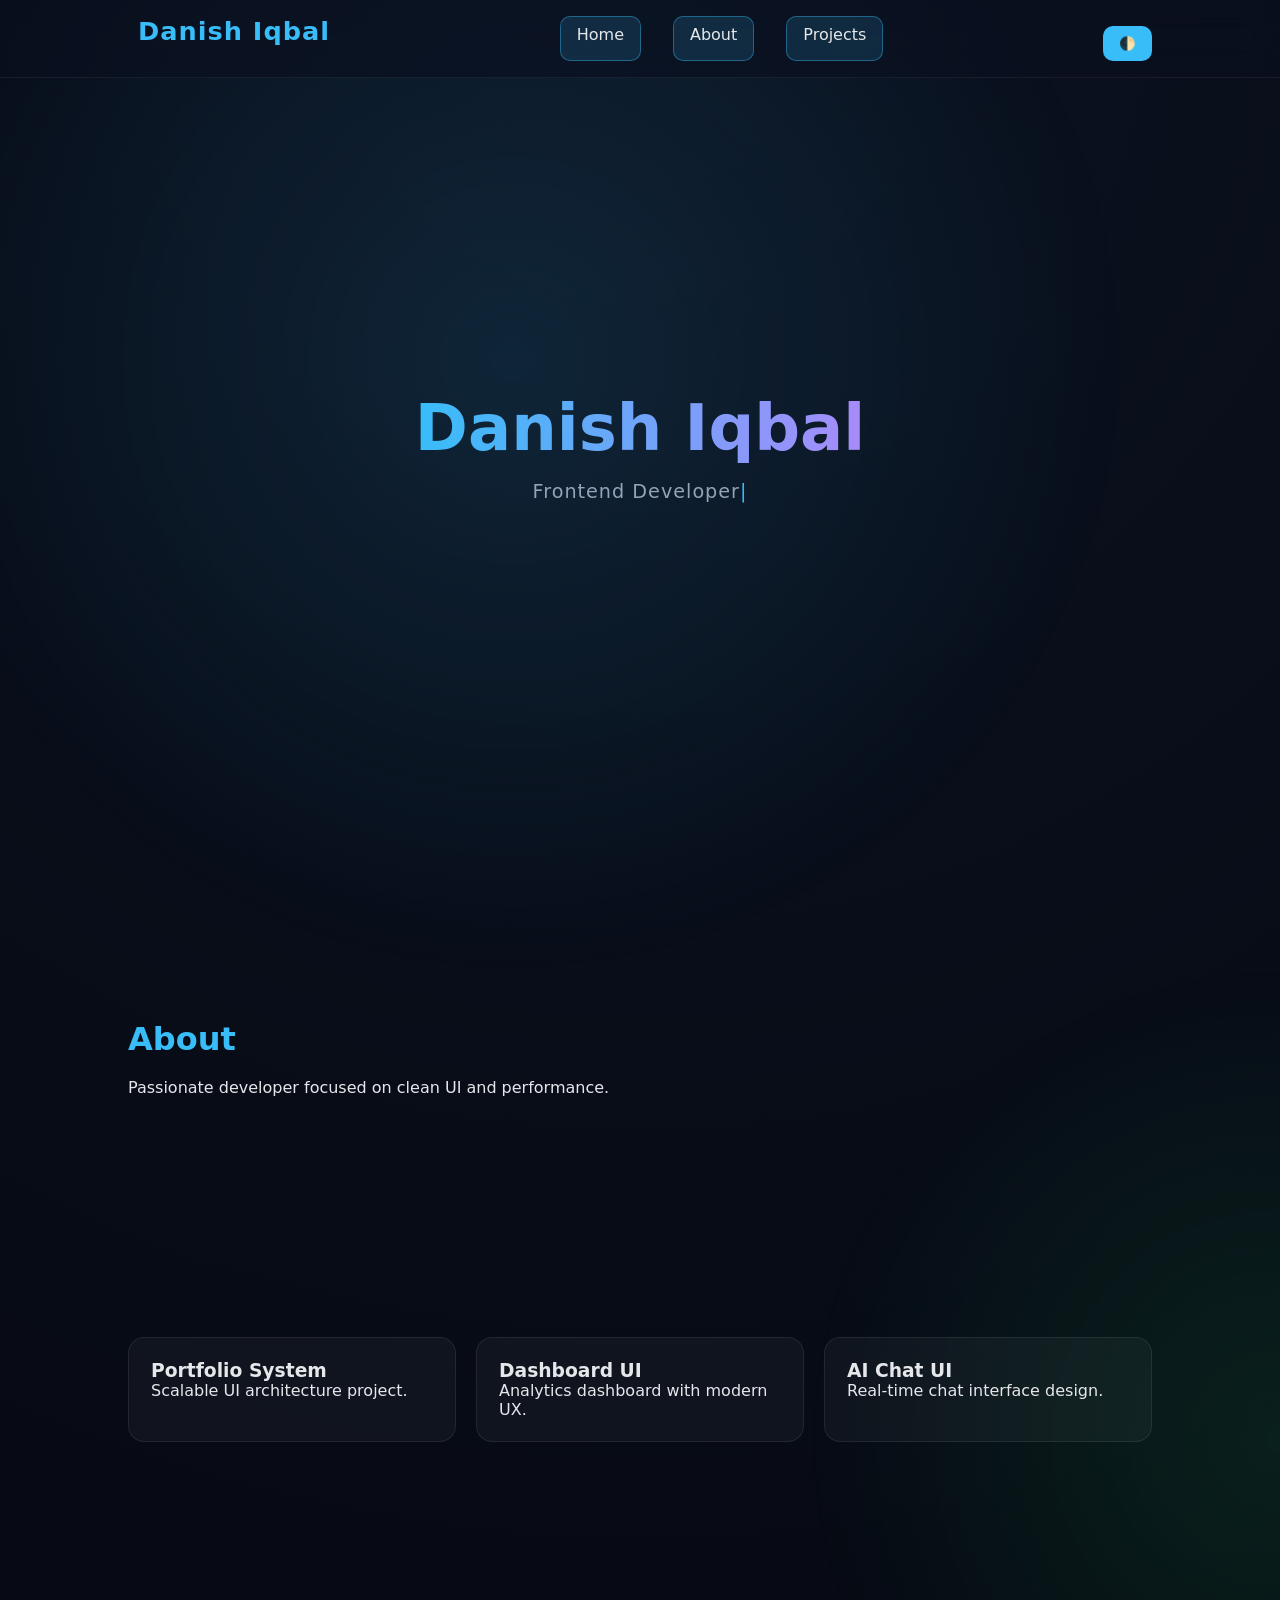
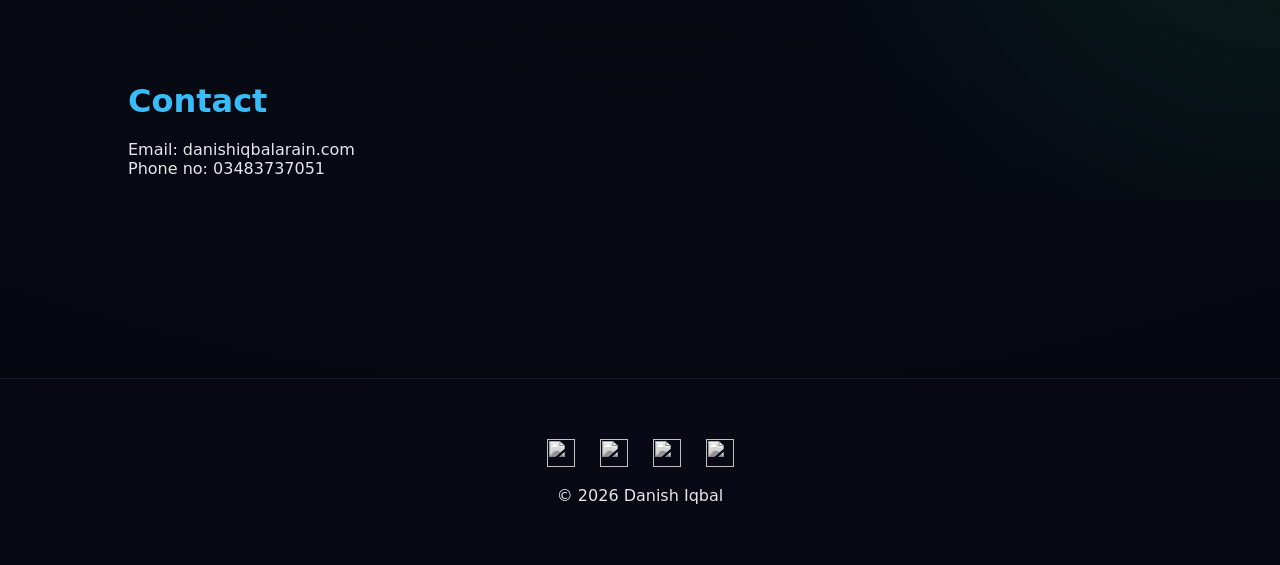
==== index.html @ 7aeccd13 "upload portfolio website" ====
<!doctype html>
<html lang="en">
  <head>
    <title>My Portfolio</title>
    <link rel="stylesheet" href="style.css" />
  </head>
  <body>
    <nav>
      <div class="logo">Danish Iqbal</div>

      <div class="nav-links">
        <a href="#home" class="nav-btn">Home</a>
        <a href="#about" class="nav-btn">About</a>
        <a href="#projects" class="nav-btn">Projects</a>
      </div>

      <button onclick="toggleTheme()">🌓</button>
    </nav>

    <section id="home" class="hero">
      <div class="hero-content">
        <h1>Danish Iqbal</h1>

        <!-- SECOND DIV (TEXT ANIMATION TARGET) -->
        <p class="subtitle" id="typed-text"></p>
      </div>
    </section>

    <section id="about">
      <h2>About</h2>
      <p>Passionate developer focused on clean UI and performance.</p>
    </section>

    <section id="projects" class="grid">
      <div class="card">
        <h3>Portfolio System</h3>
        <p>Scalable UI architecture project.</p>
      </div>

      <div class="card">
        <h3>Dashboard UI</h3>
        <p>Analytics dashboard with modern UX.</p>
      </div>

      <div class="card">
        <h3>AI Chat UI</h3>
        <p>Real-time chat interface design.</p>
      </div>
    </section>

    <section id="contact">
      <h2>Contact</h2>
      <p>Email: danishiqbalarain.com</p>
      <p>Phone no: 03483737051</p>
    </section>

    <script src="script.js"></script>
  </body>
  <footer class="footer">
    <div class="socials">
      <a href="https://github.com/" target="_blank" class="icon">
        <img
          src="https://cdn.jsdelivr.net/gh/devicons/devicon/icons/github/github-original.svg"
        />
      </a>

      <a href="https://linkedin.com/" target="_blank" class="icon">
        <img
          src="https://cdn.jsdelivr.net/gh/devicons/devicon/icons/linkedin/linkedin-plain.svg"
        />
      </a>

      <a href="https://twitter.com/" target="_blank" class="icon">
        <img
          src="https://cdn.jsdelivr.net/gh/devicons/devicon/icons/twitter/twitter-original.svg"
        />
      </a>

      <a href="https://facebook.com/" target="_blank" class="icon">
        <img
          src="https://cdn.jsdelivr.net/gh/devicons/devicon/icons/facebook/facebook-original.svg"
        />
      </a>
    </div>

    <p>© 2026 Danish Iqbal</p>
  </footer>
  <meta name="description" content="My portfolio website" />
  <meta name="keywords" content="web developer, portfolio" />
</html>
---- style.css ----
/* ===== MODERN PREMIUM PORTFOLIO (REAL INDUSTRY STYLE) ===== */

* {
  margin: 0;
  padding: 0;
  box-sizing: border-box;
}

html {
  scroll-behavior: smooth;
}

body {
  font-family:
    system-ui,
    -apple-system,
    Segoe UI;
  background: radial-gradient(circle at top, #0b1220, #05070f);
  color: #e5e7eb;
}

/* NAVBAR */
nav {
  position: fixed;
  top: 0;
  width: 100%;
  display: flex;
  justify-content: space-between;
  padding: 16px 10%;
  background: rgba(10, 15, 30, 0.6);
  backdrop-filter: blur(16px);
  border-bottom: 1px solid rgba(255, 255, 255, 0.06);
  z-index: 1000;
}

nav div,
nav a {
  color: #e5e7eb;
  text-decoration: none;
  margin: 0 10px;
  font-weight: 500;
}

nav a:hover {
  color: #38bdf8;
}

/* HERO */
.hero {
  height: 100vh;
  display: flex;
  align-items: center;
  justify-content: center;
  text-align: center;
}

.hero h1 {
  font-size: 4rem;
  background: linear-gradient(90deg, #38bdf8, #a78bfa);
  -webkit-background-clip: text;
  -webkit-text-fill-color: transparent;
}

.hero p {
  margin-top: 15px;
  color: #94a3b8;
  font-size: 1.2rem;
}

/* SECTIONS */
section {
  padding: 120px 10%;
}

h2 {
  font-size: 2rem;
  margin-bottom: 20px;
  color: #38bdf8;
}

/* CARDS */
.grid {
  display: grid;
  grid-template-columns: repeat(auto-fit, minmax(260px, 1fr));
  gap: 20px;
}

.card {
  background: rgba(255, 255, 255, 0.04);
  border: 1px solid rgba(255, 255, 255, 0.08);
  padding: 22px;
  border-radius: 16px;
  transition: 0.3s;
}

.card:hover {
  transform: translateY(-10px);
  border-color: #38bdf8;
  box-shadow: 0 20px 40px rgba(0, 0, 0, 0.4);
}

/* BUTTON */
button {
  margin-top: 10px;
  padding: 10px 16px;
  border: none;
  border-radius: 10px;
  background: #38bdf8;
  color: #0b1220;
  cursor: pointer;
  font-weight: bold;
  transition: 0.3s;
}

button:hover {
  transform: scale(1.05);
}

/* ANIMATION */
.hidden {
  opacity: 0;
  transform: translateY(20px);
}

.show {
  opacity: 1;
  transform: translateY(0);
  transition: 0.6s ease;
}

/* MOBILE */
@media (max-width: 768px) {
  .hero h1 {
    font-size: 2.5rem;
  }

  nav {
    flex-direction: column;
    gap: 10px;
  }
}
/* ===== NAVBAR BRAND (H1 STYLE BLUE) ===== */
.logo {
  font-size: 1.6rem;
  font-weight: 700;
  color: #38bdf8; /* blue schema */
  letter-spacing: 1px;
}

/* ===== NAV BUTTONS (SOLID BLOCK STYLE) ===== */
.nav-links {
  display: flex;
  gap: 12px;
}

.nav-btn {
  padding: 8px 16px;
  background: rgba(56, 189, 248, 0.15);
  border: 1px solid rgba(56, 189, 248, 0.4);
  border-radius: 10px;
  color: #e5e7eb;
  text-decoration: none;
  font-weight: 500;
  transition: 0.3s ease;
}

/* hover effect */
.nav-btn:hover {
  background: #38bdf8;
  color: #0b1220;
  transform: translateY(-2px);
  box-shadow: 0 10px 20px rgba(56, 189, 248, 0.25);
}
/* ===== ANIMATED BACKGROUND ===== */

body::before {
  content: "";
  position: fixed;
  top: 0;
  left: 0;
  width: 200%;
  height: 200%;
  background:
    radial-gradient(circle at 20% 20%, #38bdf8 0%, transparent 25%),
    radial-gradient(circle at 80% 30%, #a78bfa 0%, transparent 25%),
    radial-gradient(circle at 50% 80%, #22c55e 0%, transparent 25%);
  opacity: 0.12;
  z-index: -1;
  animation: moveBg 12s linear infinite;
}

/* floating movement */
@keyframes moveBg {
  0% {
    transform: translate(0, 0);
  }
  50% {
    transform: translate(-5%, -5%);
  }
  100% {
    transform: translate(0, 0);
  }
}
.subtitle {
  font-size: 1.3rem;
  color: #94a3b8;
  margin-top: 15px;
  letter-spacing: 1px;
  min-height: 30px;
}

.subtitle::after {
  content: "|";
  animation: blink 0.8s infinite;
  color: #38bdf8;
}

@keyframes blink {
  50% {
    opacity: 0;
  }
}
/* ===== FOOTER ===== */

.footer {
  padding: 60px 10%;
  text-align: center;
  border-top: 1px solid rgba(255, 255, 255, 0.08);
  margin-top: 80px;
  background: rgba(10, 15, 30, 0.3);
  backdrop-filter: blur(10px);
}

.socials {
  display: flex;
  justify-content: center;
  gap: 25px;
  margin-bottom: 15px;
}

/* ICON STYLE */
.icon img {
  width: 28px;
  height: 28px;
  filter: grayscale(100%);
  transition: 0.3s ease;
}

/* HOVER EFFECT */
.icon:hover img {
  filter: none;
  transform: translateY(-4px) scale(1.1);
}
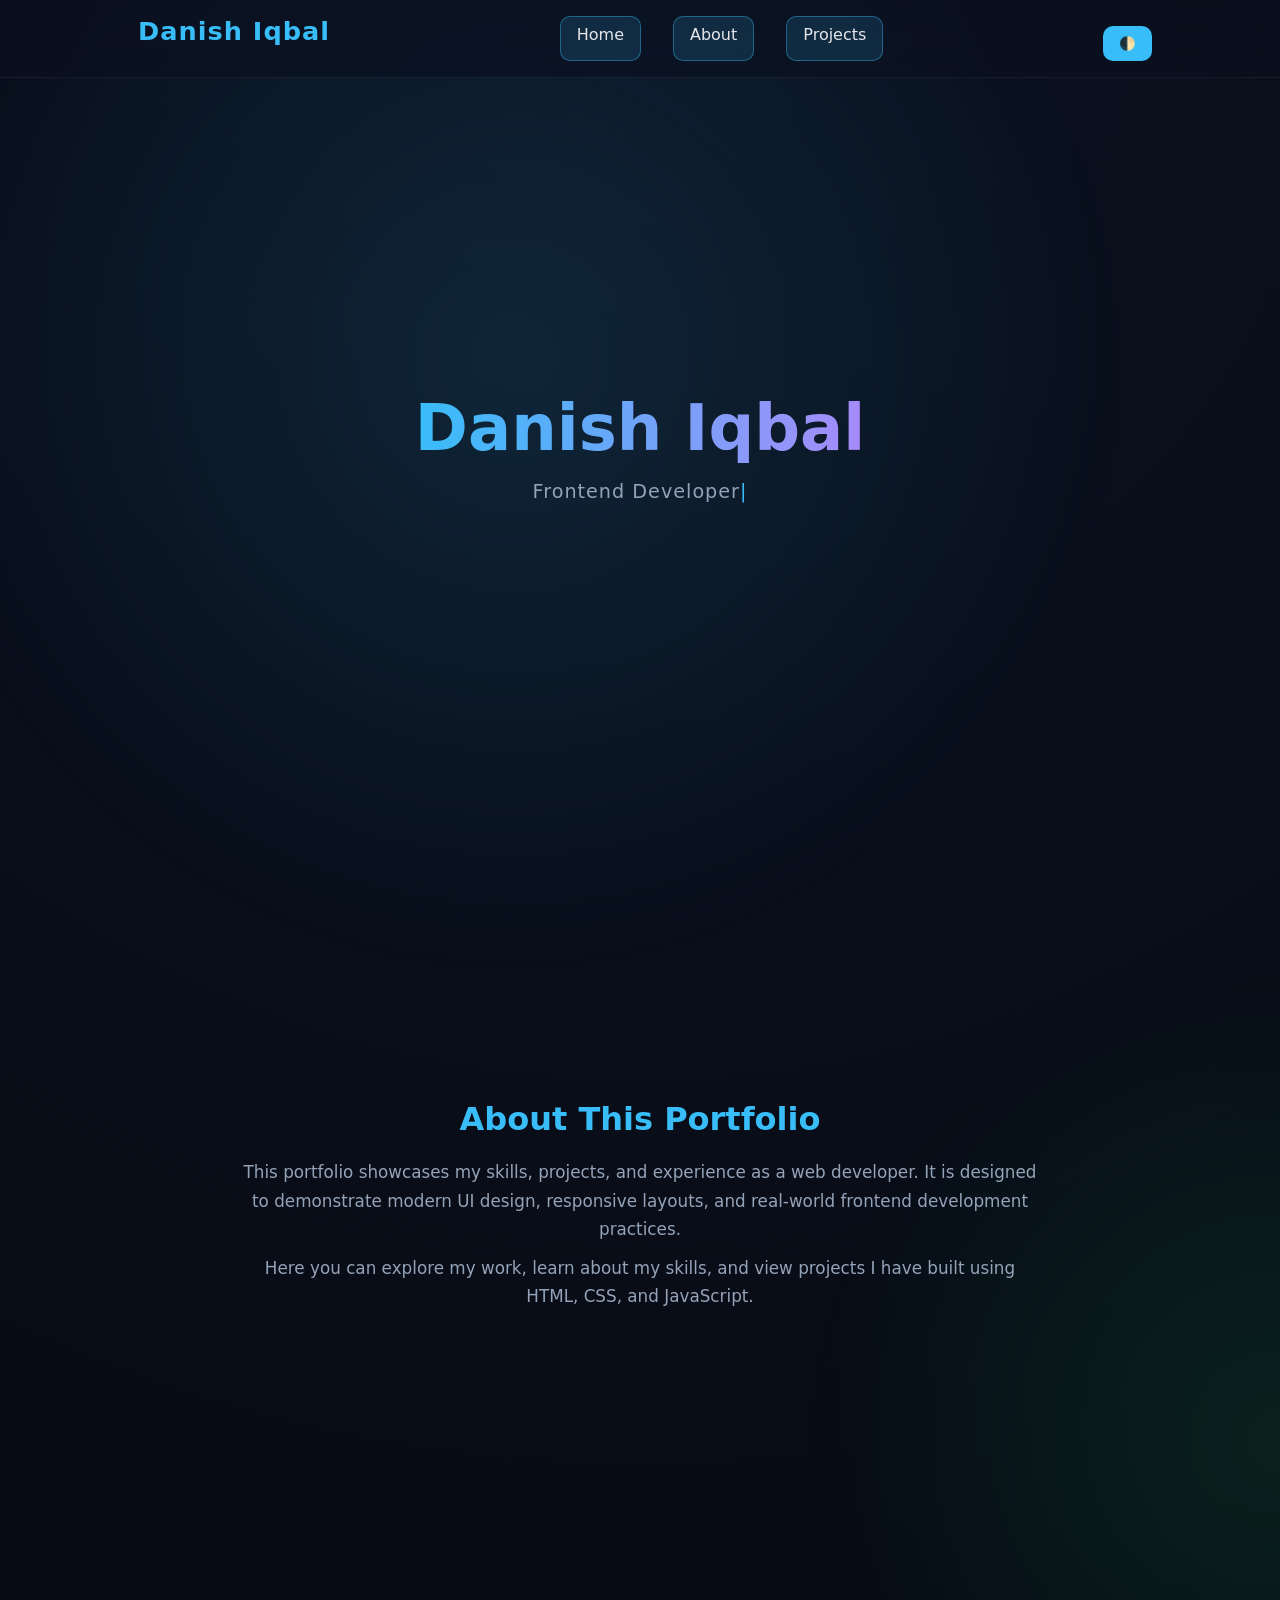
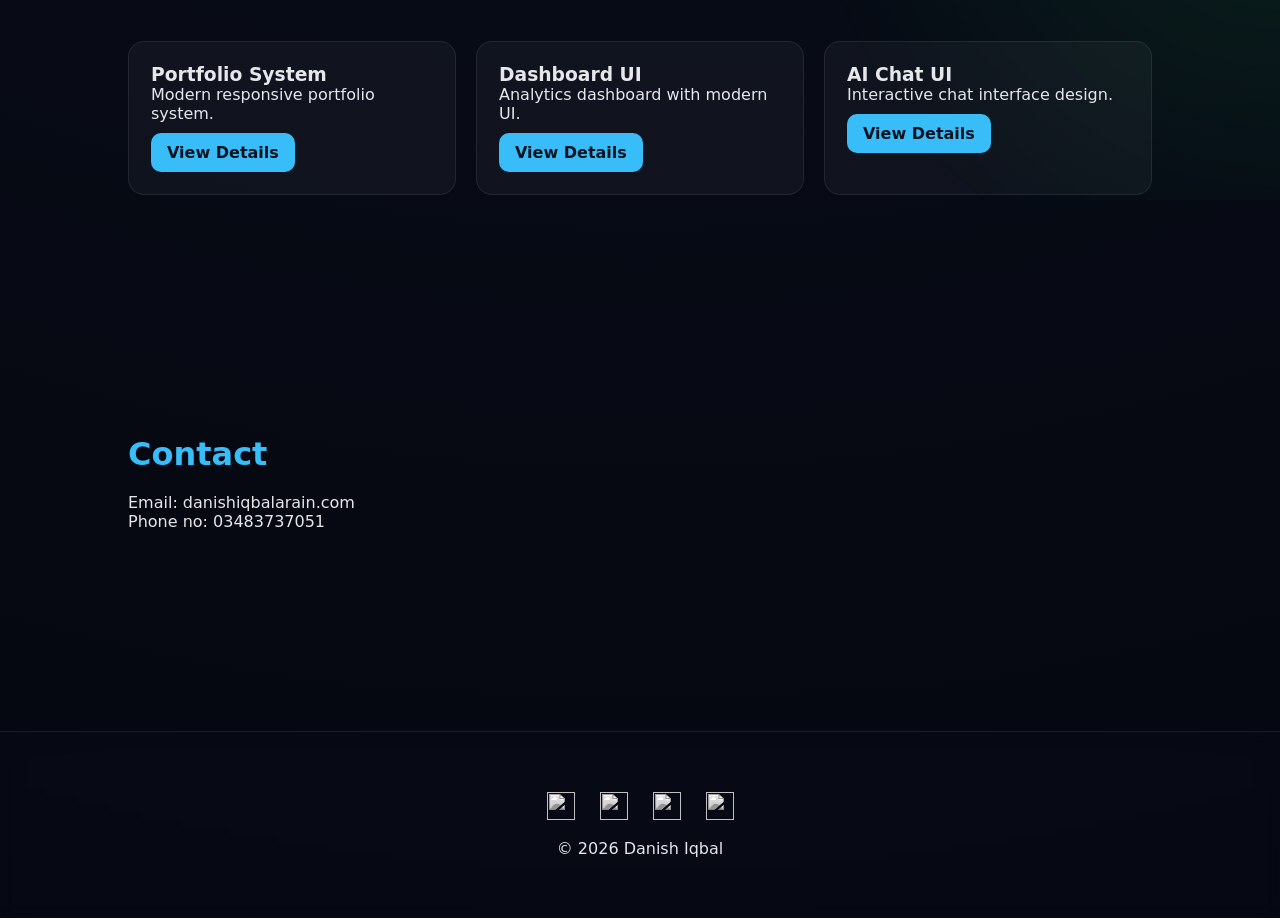
==== commit 64007b1b: "fixed duplicate folder issue" ====
--- a/index.html
+++ b/index.html
@@ -27,24 +27,41 @@
     </section>
 
     <section id="about">
-      <h2>About</h2>
-      <p>Passionate developer focused on clean UI and performance.</p>
+      <section class="info">
+        <h2>About This Portfolio</h2>
+
+        <p>
+          This portfolio showcases my skills, projects, and experience as a web
+          developer. It is designed to demonstrate modern UI design, responsive
+          layouts, and real-world frontend development practices.
+        </p>
+
+        <p>
+          Here you can explore my work, learn about my skills, and view projects
+          I have built using HTML, CSS, and JavaScript.
+        </p>
+      </section>
     </section>
 
     <section id="projects" class="grid">
-      <div class="card">
-        <h3>Portfolio System</h3>
-        <p>Scalable UI architecture project.</p>
-      </div>
+      <div class="grid">
+        <div class="card">
+          <h3>Portfolio System</h3>
+          <p>Modern responsive portfolio system.</p>
+          <a href="portfolio-system.html" class="btn">View Details</a>
+        </div>
 
-      <div class="card">
-        <h3>Dashboard UI</h3>
-        <p>Analytics dashboard with modern UX.</p>
-      </div>
+        <div class="card">
+          <h3>Dashboard UI</h3>
+          <p>Analytics dashboard with modern UI.</p>
+          <a href="dashboard.html" class="btn">View Details</a>
+        </div>
 
-      <div class="card">
-        <h3>AI Chat UI</h3>
-        <p>Real-time chat interface design.</p>
+        <div class="card">
+          <h3>AI Chat UI</h3>
+          <p>Interactive chat interface design.</p>
+          <a href="ai-chat.html" class="btn">View Details</a>
+        </div>
       </div>
     </section>
 
--- a/style.css
+++ b/style.css
@@ -251,3 +251,37 @@
   filter: none;
   transform: translateY(-4px) scale(1.1);
 }
+.info {
+  padding: 80px 10%;
+  text-align: center;
+}
+
+.info h2 {
+  font-size: 2rem;
+  color: #38bdf8;
+  margin-bottom: 20px;
+}
+
+.info p {
+  max-width: 800px;
+  margin: 10px auto;
+  color: #94a3b8;
+  line-height: 1.7;
+  font-size: 1.05rem;
+}
+.btn {
+  display: inline-block;
+  margin-top: 10px;
+  padding: 10px 16px;
+  background: #38bdf8;
+  color: #0b1220;
+  text-decoration: none;
+  border-radius: 10px;
+  font-weight: 600;
+  transition: 0.3s;
+}
+
+.btn:hover {
+  transform: translateY(-3px);
+  box-shadow: 0 10px 20px rgba(56, 189, 248, 0.3);
+}
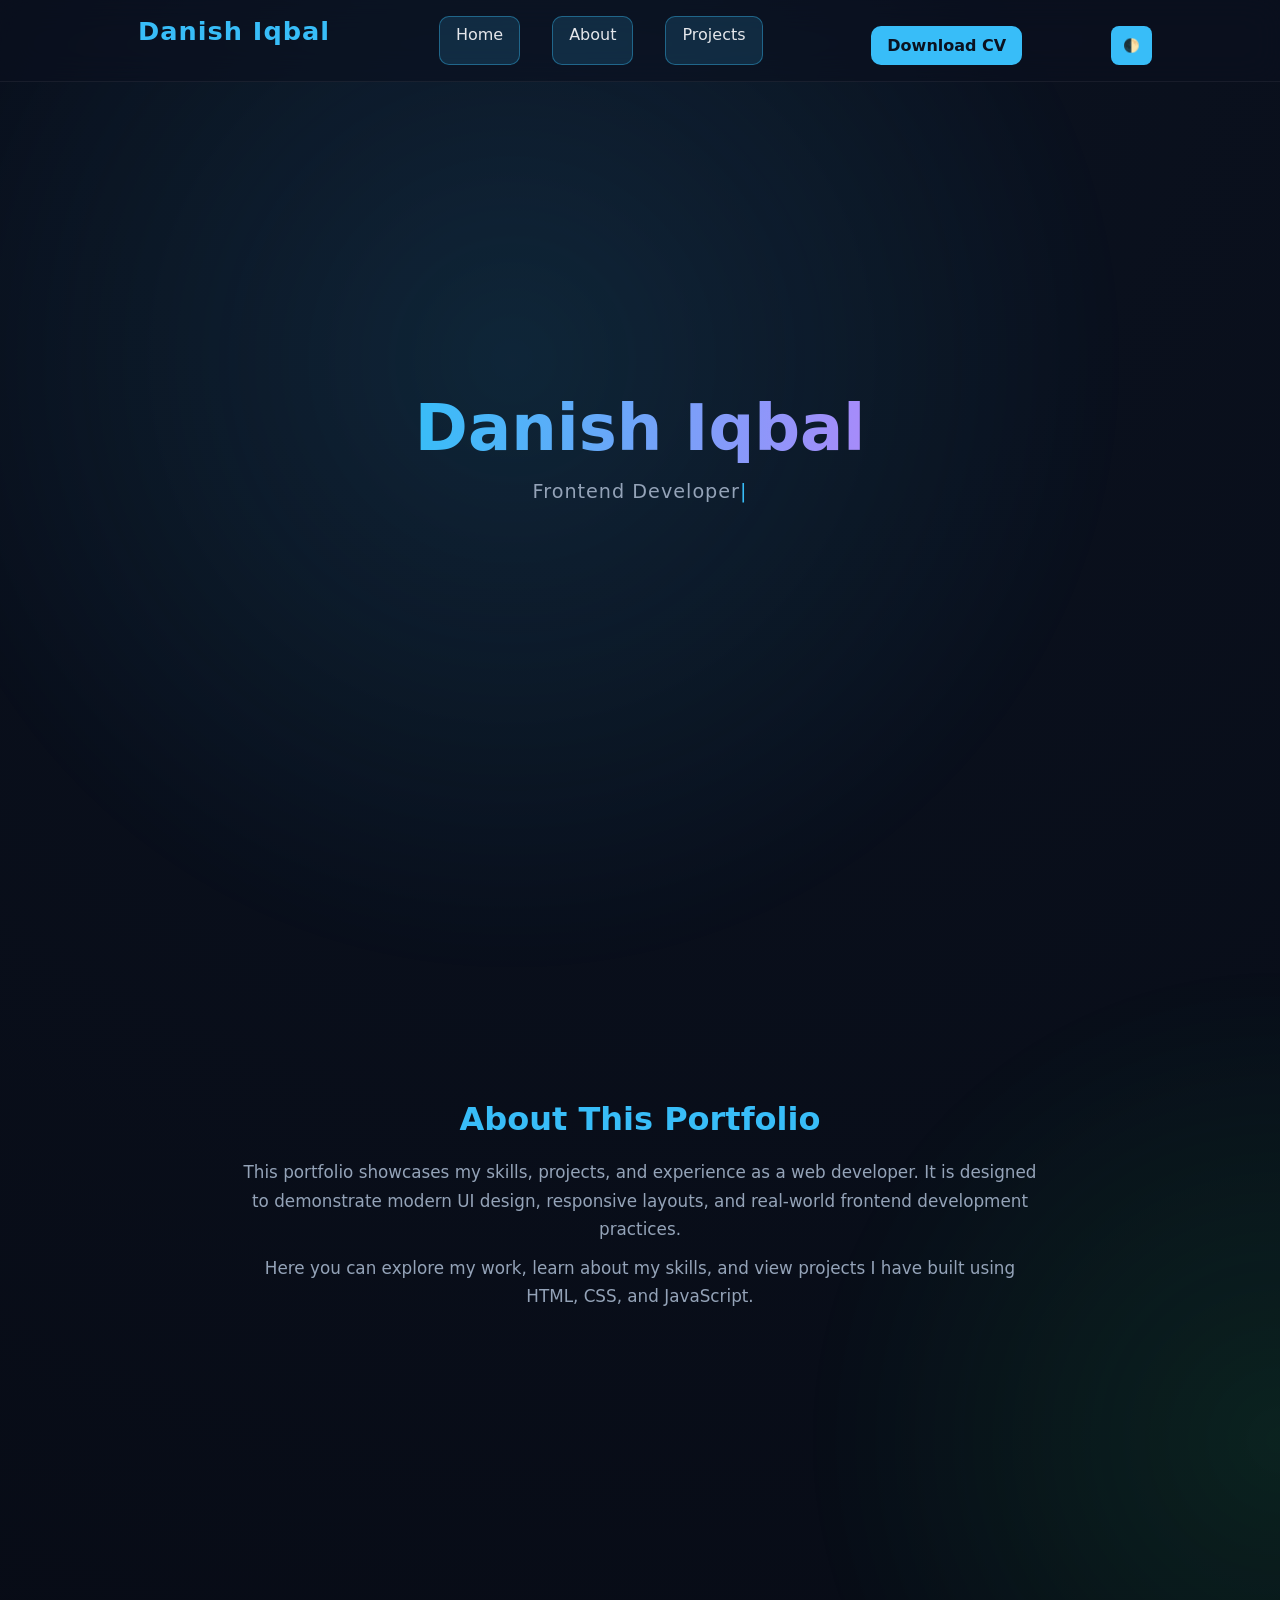
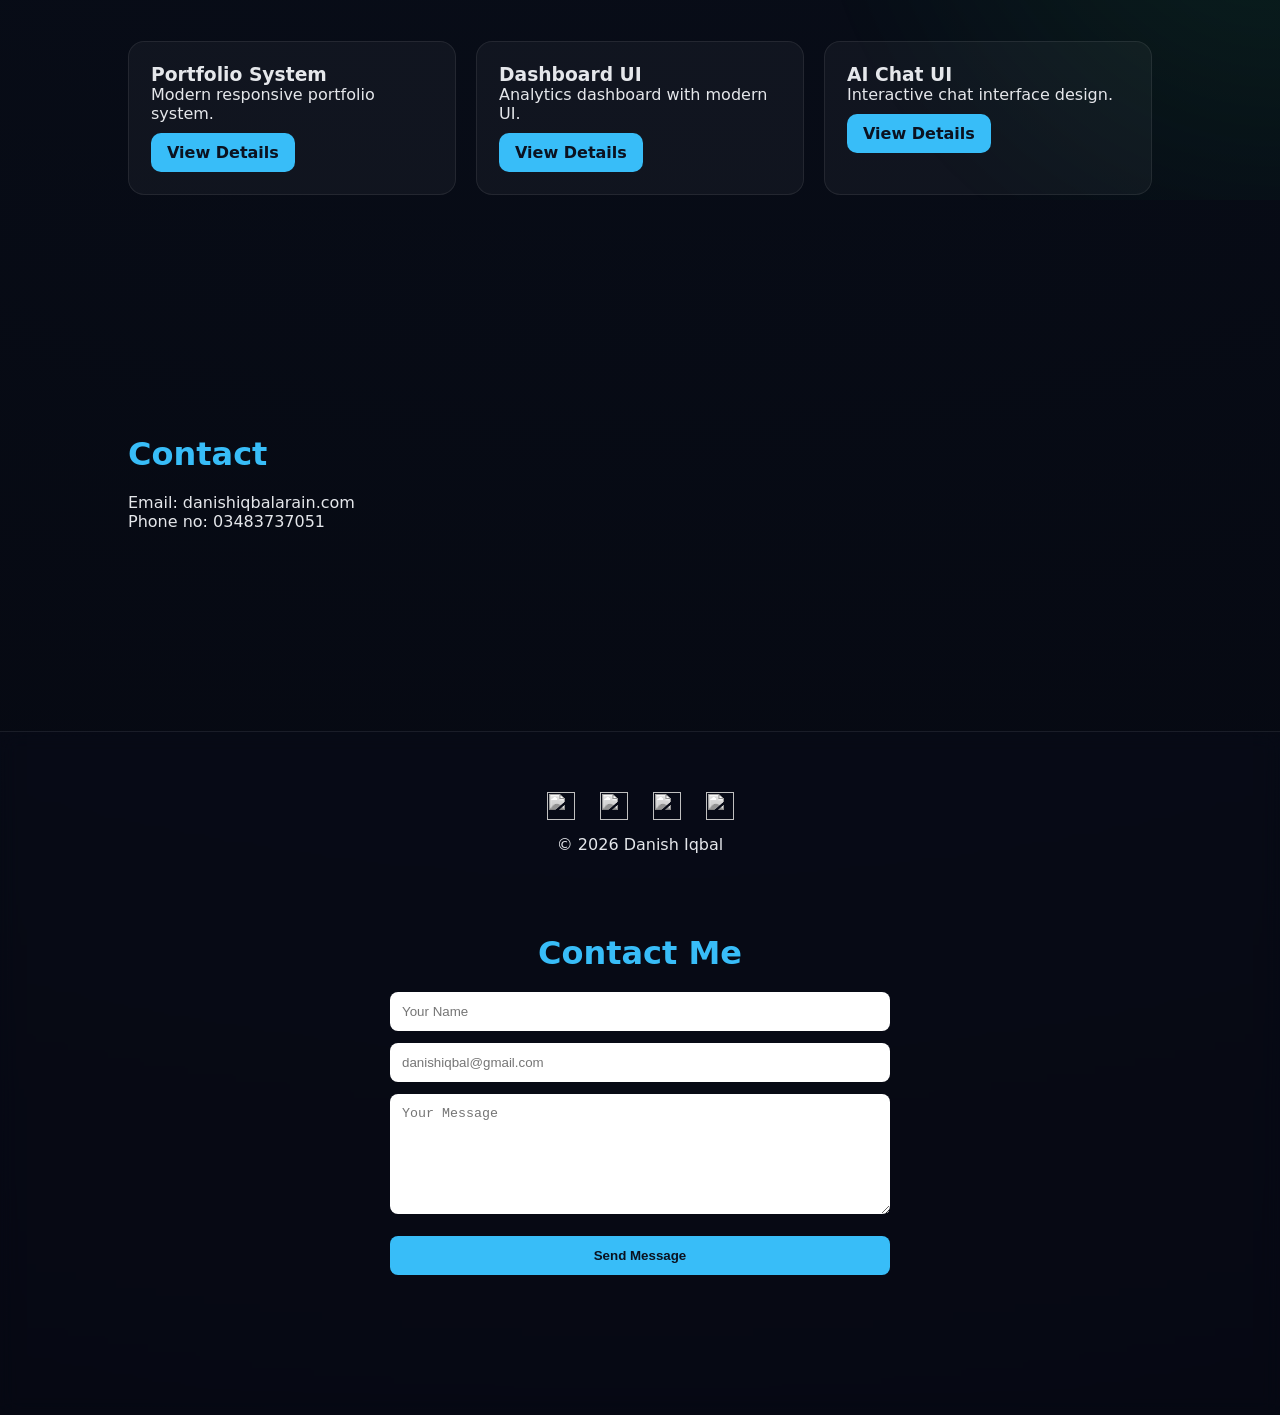
==== commit e6c62bfa: "added pro features + SEO + CV + skills + contact form" ====
--- a/index.html
+++ b/index.html
@@ -3,6 +3,17 @@
   <head>
     <title>My Portfolio</title>
     <link rel="stylesheet" href="style.css" />
+    <link rel="icon" href="bing_4946000.png" type="image/x-icon" />
+    <meta
+      name="description"
+      content="Professional portfolio of a web developer showcasing projects, skills, and experience."
+    />
+    <meta
+      name="keywords"
+      content="web developer, portfolio, HTML, CSS, JavaScript"
+    />
+    <meta name="author" content="Your Name" />
+    <meta name="viewport" content="width=device-width, initial-scale=1.0" />
   </head>
   <body>
     <nav>
@@ -13,7 +24,7 @@
         <a href="#about" class="nav-btn">About</a>
         <a href="#projects" class="nav-btn">Projects</a>
       </div>
-
+      <a href="Front Page.pdf" download class="btn">Download CV</a>
       <button onclick="toggleTheme()">🌓</button>
     </nav>
 
@@ -101,6 +112,24 @@
     </div>
 
     <p>© 2026 Danish Iqbal</p>
+    <section class="contact">
+      <h2>Contact Me</h2>
+
+      <form action="https://formsubmit.co/your@email.com" method="POST">
+        <input type="text" name="name" placeholder="Your Name" required />
+
+        <input
+          type="email"
+          name="email"
+          placeholder="danishiqbal@gmail.com"
+          required
+        />
+
+        <textarea name="message" placeholder="Your Message" required></textarea>
+
+        <button type="submit">Send Message</button>
+      </form>
+    </section>
   </footer>
   <meta name="description" content="My portfolio website" />
   <meta name="keywords" content="web developer, portfolio" />
--- a/style.css
+++ b/style.css
@@ -285,3 +285,71 @@
   transform: translateY(-3px);
   box-shadow: 0 10px 20px rgba(56, 189, 248, 0.3);
 }
+.skills {
+  padding: 80px 10%;
+}
+
+.skill {
+  margin-bottom: 20px;
+}
+
+.bar {
+  width: 100%;
+  height: 10px;
+  background: rgba(255, 255, 255, 0.1);
+  border-radius: 10px;
+  overflow: hidden;
+}
+
+.fill {
+  height: 100%;
+  background: #38bdf8;
+  border-radius: 10px;
+}
+.contact {
+  padding: 80px 10%;
+  text-align: center;
+}
+
+.contact h2 {
+  margin-bottom: 20px;
+  color: #38bdf8;
+}
+
+form {
+  display: flex;
+  flex-direction: column;
+  gap: 12px;
+  max-width: 500px;
+  margin: auto;
+}
+
+input,
+textarea {
+  padding: 12px;
+  border-radius: 8px;
+  border: none;
+  outline: none;
+}
+
+textarea {
+  min-height: 120px;
+}
+
+button {
+  background: #38bdf8;
+  border: none;
+  padding: 12px;
+  cursor: pointer;
+  border-radius: 8px;
+  font-weight: bold;
+}
+
+button:hover {
+  transform: translateY(-3px);
+}
+img {
+  max-width: 100%;
+  height: auto;
+  display: block;
+}
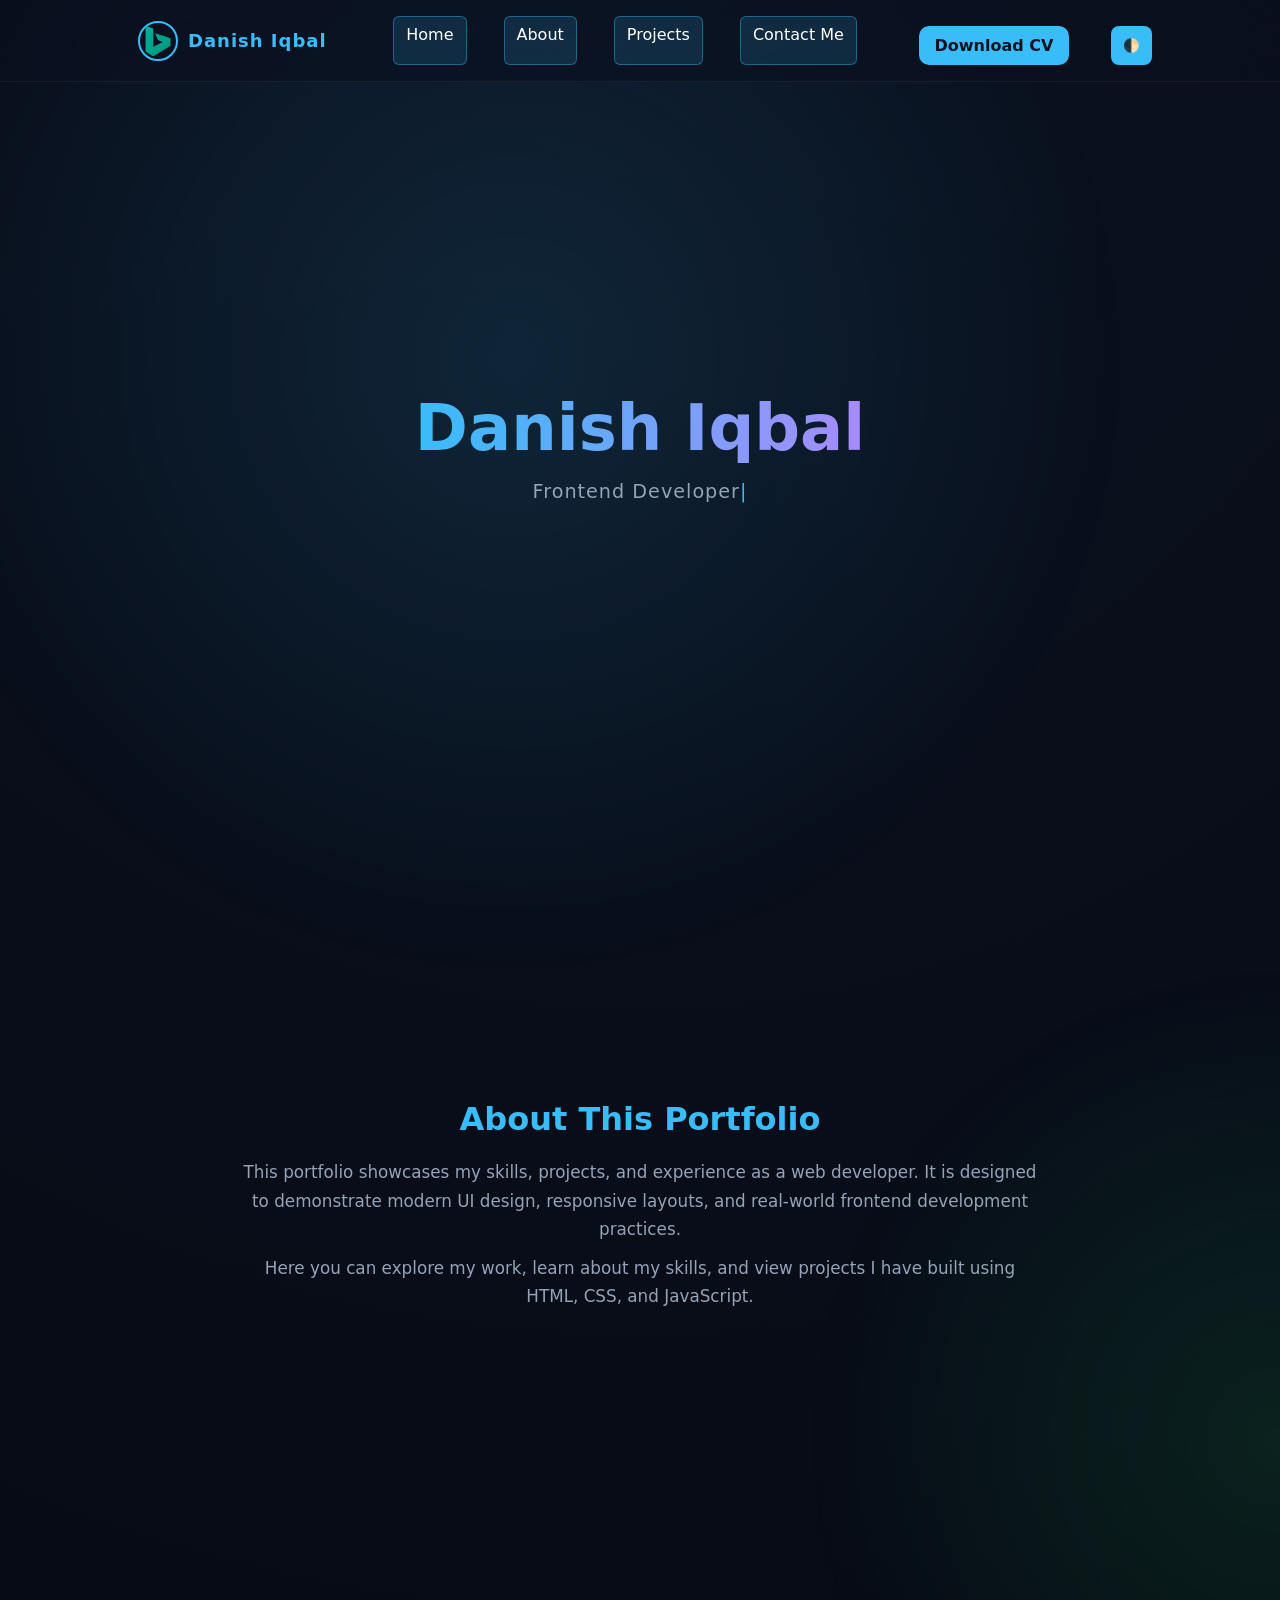
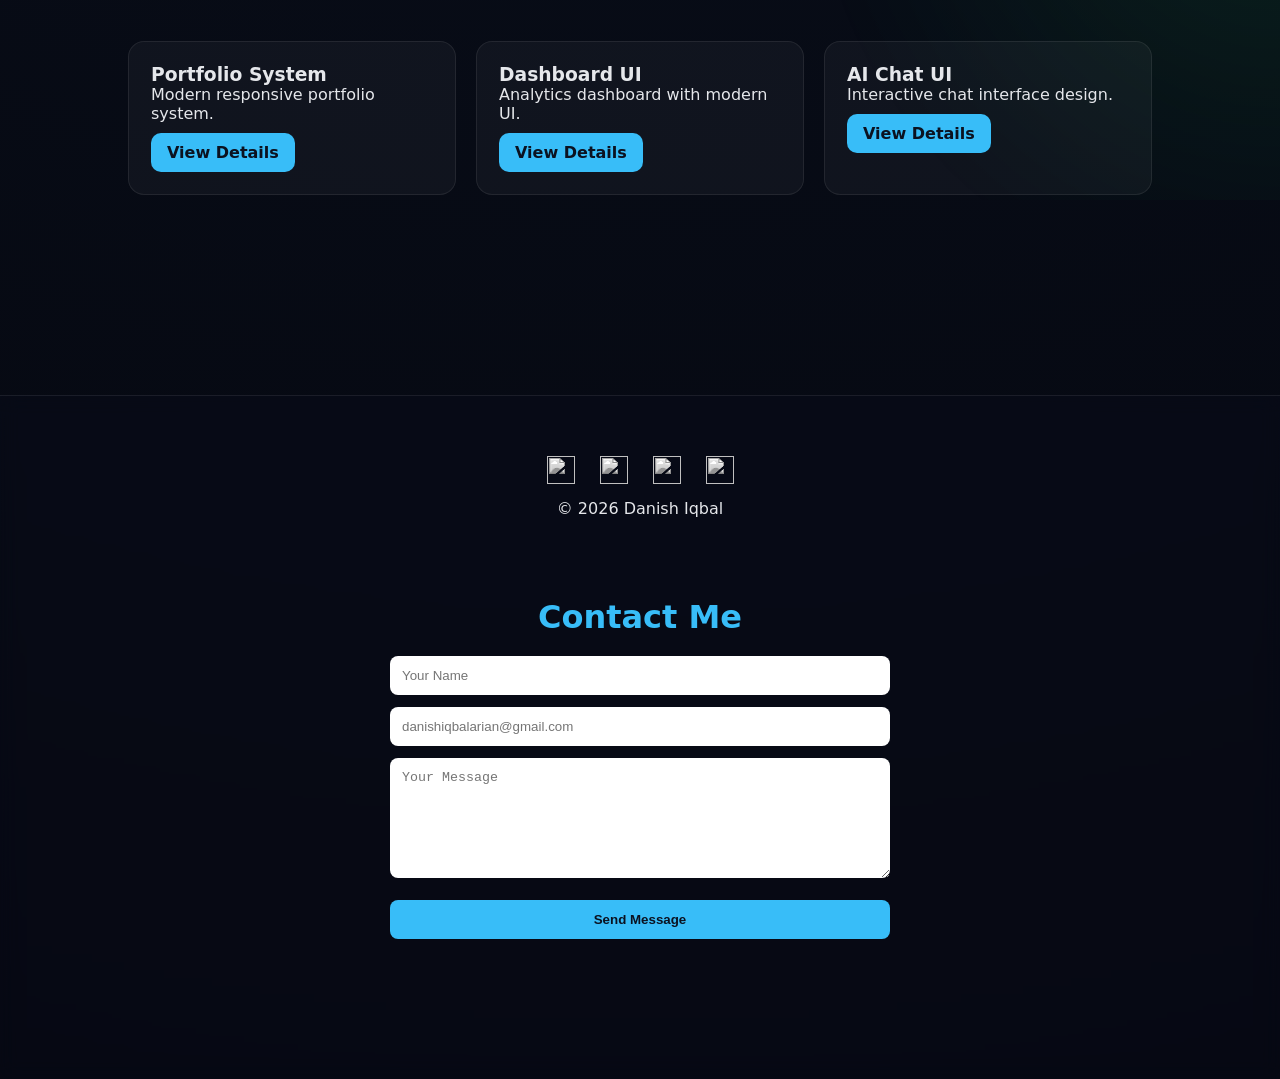
==== commit 3eb1cd1f: "fixed contact navigation issue" ====
--- a/index.html
+++ b/index.html
@@ -17,12 +17,15 @@
   </head>
   <body>
     <nav>
-      <div class="logo">Danish Iqbal</div>
-
+      <div class="logo">
+        <img src="bing_4946000.png" alt="Logo" />
+        <span>Danish Iqbal</span>
+      </div>
       <div class="nav-links">
         <a href="#home" class="nav-btn">Home</a>
         <a href="#about" class="nav-btn">About</a>
         <a href="#projects" class="nav-btn">Projects</a>
+        <a href="#contact" class="nav-btn">Contact Me</a>
       </div>
       <a href="Front Page.pdf" download class="btn">Download CV</a>
       <button onclick="toggleTheme()">🌓</button>
@@ -76,12 +79,6 @@
       </div>
     </section>
 
-    <section id="contact">
-      <h2>Contact</h2>
-      <p>Email: danishiqbalarain.com</p>
-      <p>Phone no: 03483737051</p>
-    </section>
-
     <script src="script.js"></script>
   </body>
   <footer class="footer">
@@ -112,7 +109,7 @@
     </div>
 
     <p>© 2026 Danish Iqbal</p>
-    <section class="contact">
+    <section id="contact" class="contact">
       <h2>Contact Me</h2>
 
       <form action="https://formsubmit.co/your@email.com" method="POST">
@@ -121,7 +118,7 @@
         <input
           type="email"
           name="email"
-          placeholder="danishiqbal@gmail.com"
+          placeholder="danishiqbalarian@gmail.com"
           required
         />
 
--- a/style.css
+++ b/style.css
@@ -353,3 +353,58 @@
   height: auto;
   display: block;
 }
+.navbar {
+  display: flex;
+  justify-content: space-between;
+  align-items: center;
+  padding: 15px 10%;
+  backdrop-filter: blur(10px);
+}
+
+.logo {
+  display: flex;
+  align-items: center;
+  gap: 10px;
+}
+
+.logo img {
+  width: 40px;
+  height: 40px;
+  border-radius: 50%;
+  object-fit: cover;
+  border: 2px solid #38bdf8;
+}
+
+.logo span {
+  font-size: 18px;
+  font-weight: bold;
+  color: #38bdf8;
+}
+
+.nav-links a {
+  margin-left: 15px;
+  text-decoration: none;
+  color: white;
+  padding: 8px 12px;
+  border-radius: 6px;
+  transition: 0.3s;
+}
+
+.nav-links a:hover {
+  background: #38bdf8;
+  color: #0b1220;
+}
+.contact-btn {
+  background: #38bdf8;
+  color: #0b1220 !important;
+  padding: 8px 14px;
+  border-radius: 8px;
+  font-weight: bold;
+  margin-left: 10px;
+  transition: 0.3s;
+}
+
+.contact-btn:hover {
+  transform: translateY(-2px);
+  box-shadow: 0 10px 20px rgba(56, 189, 248, 0.3);
+}
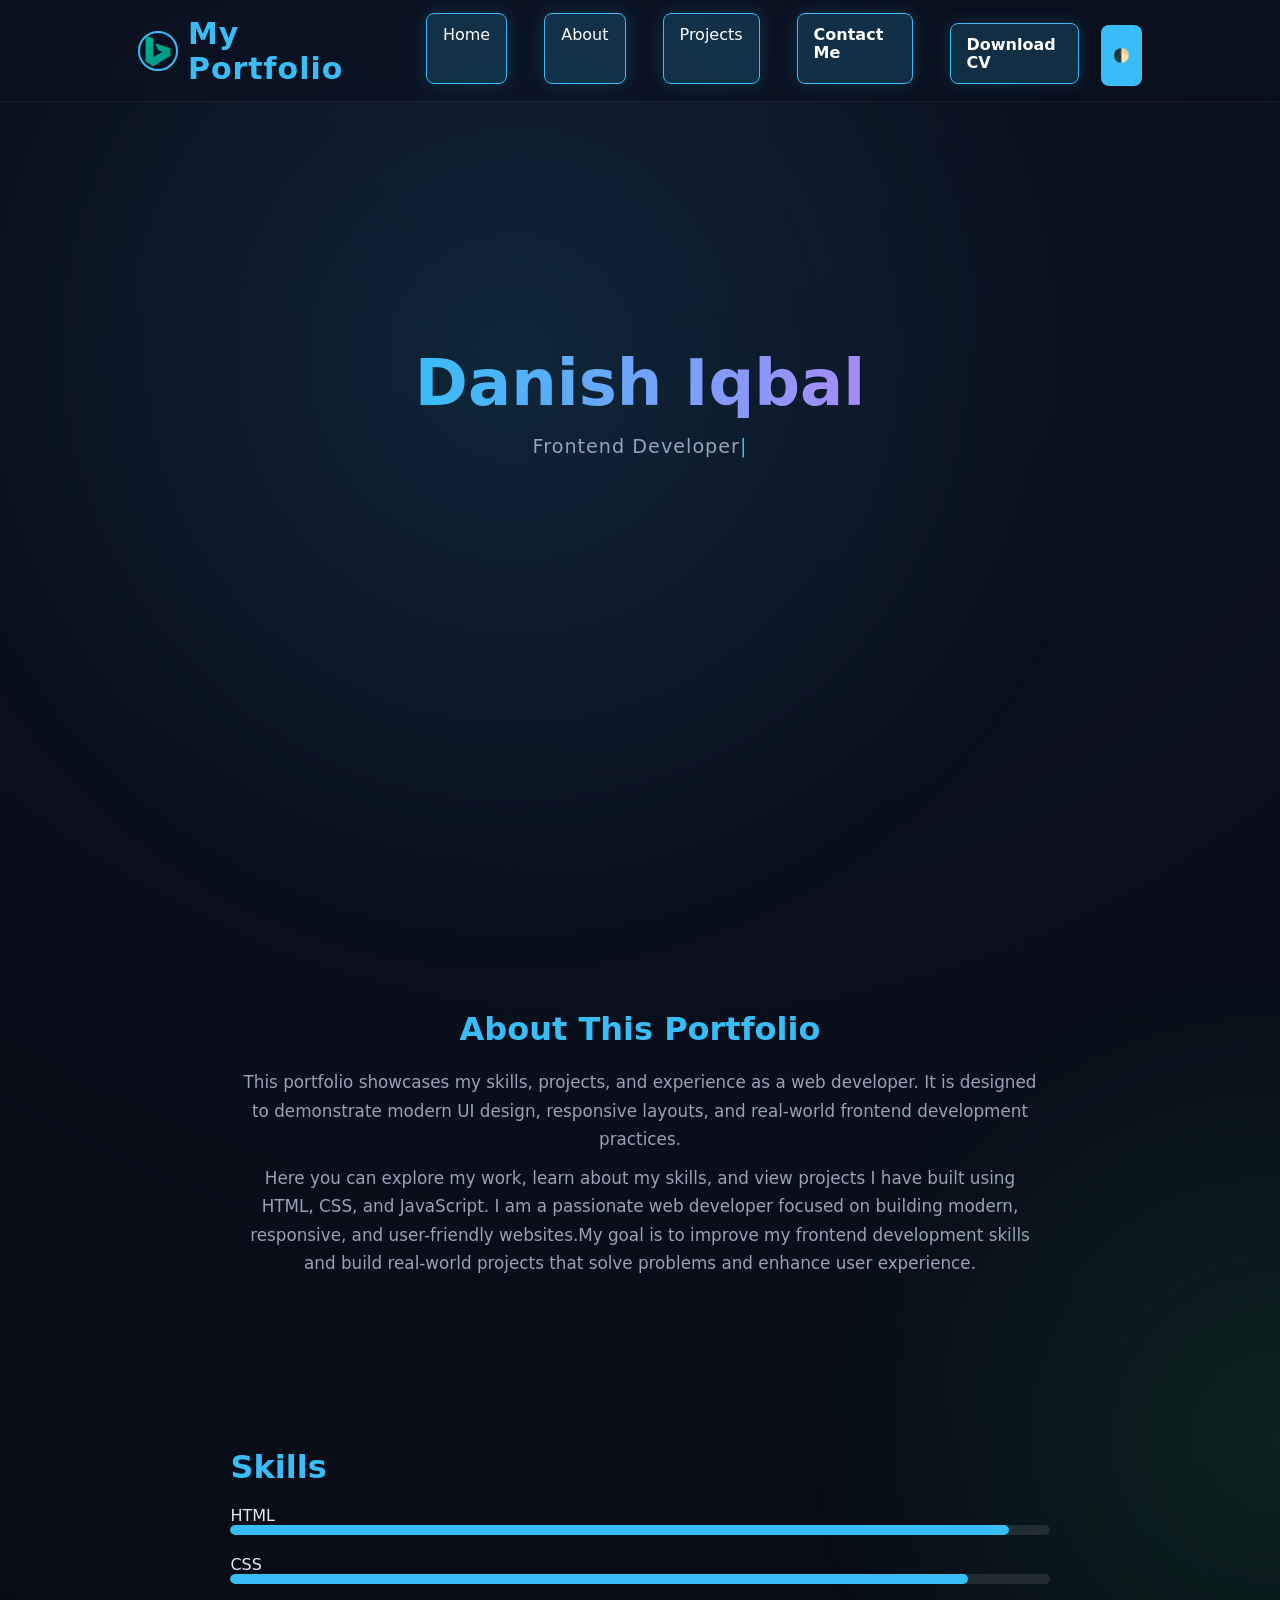
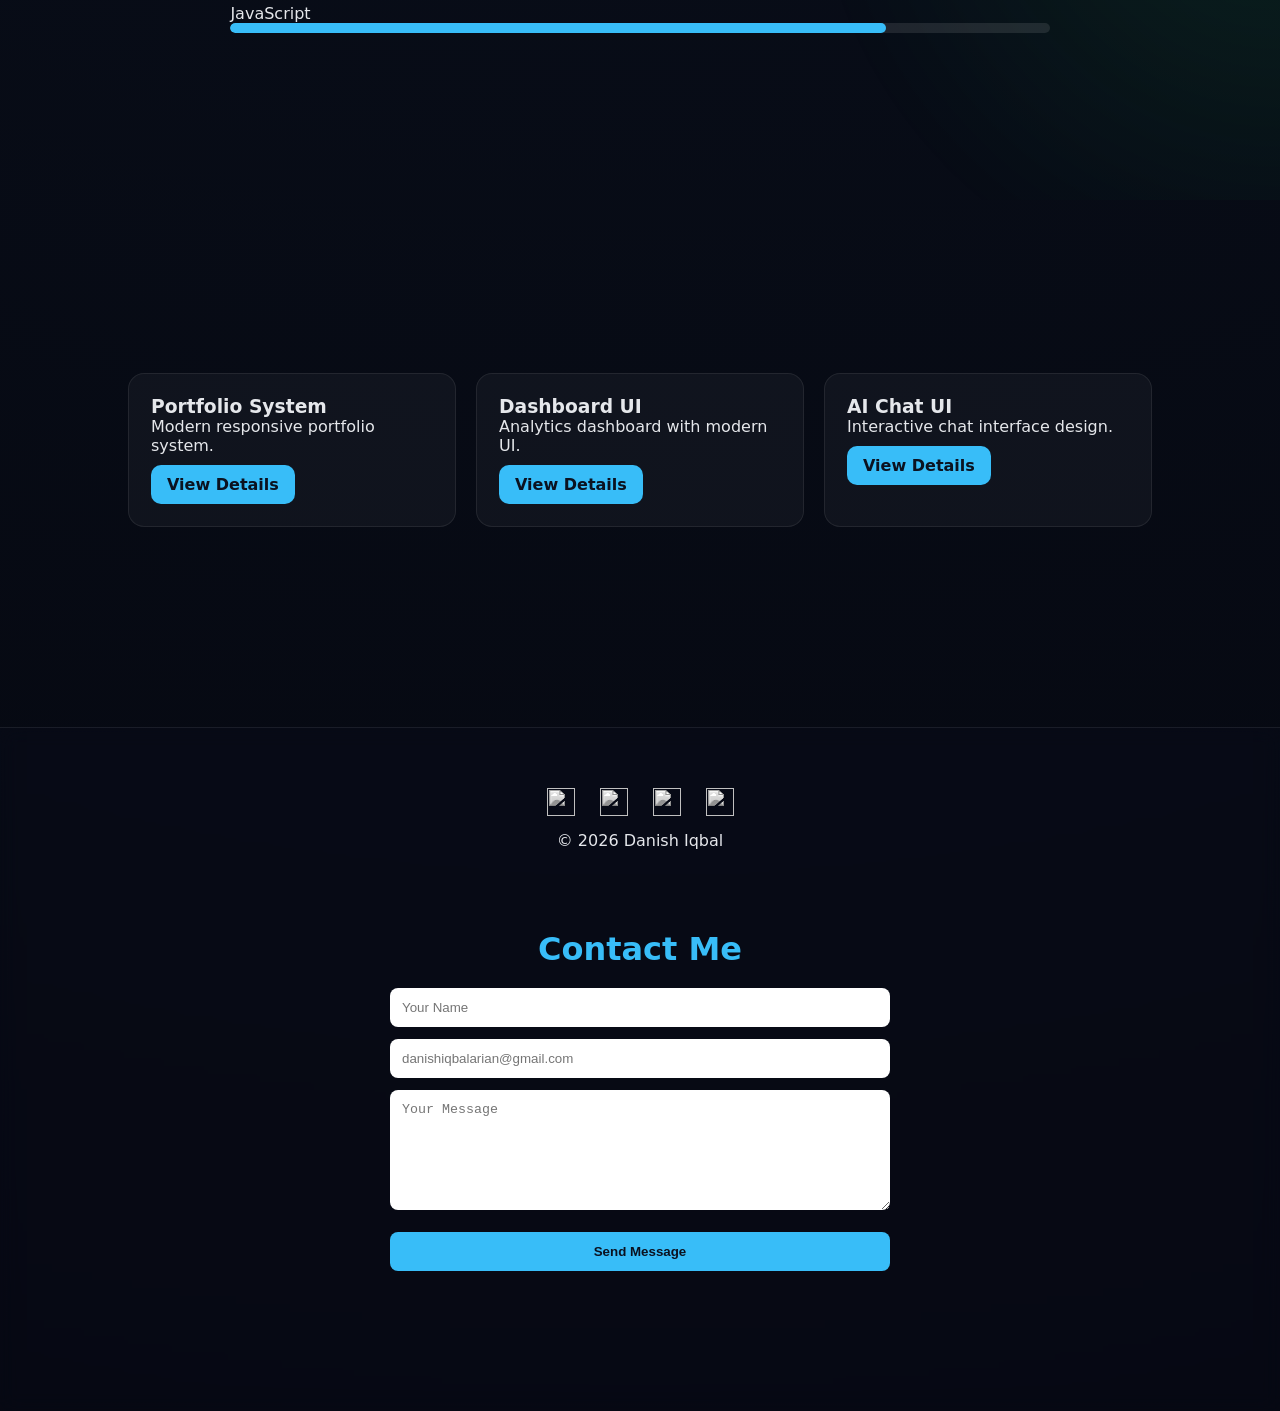
==== commit 352a103e: "final homepage structure updated" ====
--- a/index.html
+++ b/index.html
@@ -16,19 +16,20 @@
     <meta name="viewport" content="width=device-width, initial-scale=1.0" />
   </head>
   <body>
-    <nav>
+    <nav class="navbar">
       <div class="logo">
         <img src="bing_4946000.png" alt="Logo" />
-        <span>Danish Iqbal</span>
+        <h3>My Portfolio</h3>
       </div>
+
       <div class="nav-links">
-        <a href="#home" class="nav-btn">Home</a>
-        <a href="#about" class="nav-btn">About</a>
-        <a href="#projects" class="nav-btn">Projects</a>
-        <a href="#contact" class="nav-btn">Contact Me</a>
+        <a href="#home">Home</a>
+        <a href="#about">About</a>
+        <a href="#projects">Projects</a>
+        <a href="#contact" class="contact-btn">Contact Me</a>
+        <a href="Front Page.pdf" download class="btn">Download CV</a>
+        <button onclick="toggleTheme()">🌓</button>
       </div>
-      <a href="Front Page.pdf" download class="btn">Download CV</a>
-      <button onclick="toggleTheme()">🌓</button>
     </nav>
 
     <section id="home" class="hero">
@@ -40,7 +41,7 @@
       </div>
     </section>
 
-    <section id="about">
+    <section id="about" class="about">
       <section class="info">
         <h2>About This Portfolio</h2>
 
@@ -52,12 +53,35 @@
 
         <p>
           Here you can explore my work, learn about my skills, and view projects
-          I have built using HTML, CSS, and JavaScript.
+          I have built using HTML, CSS, and JavaScript. I am a passionate web
+          developer focused on building modern, responsive, and user-friendly
+          websites.My goal is to improve my frontend development skills and
+          build real-world projects that solve problems and enhance user
+          experience.
         </p>
+      </section>
+
+      <section id="skills" class="skills">
+        <h2>Skills</h2>
+
+        <div class="skill">
+          <p>HTML</p>
+          <div class="bar"><div class="fill" style="width: 95%"></div></div>
+        </div>
+
+        <div class="skill">
+          <p>CSS</p>
+          <div class="bar"><div class="fill" style="width: 90%"></div></div>
+        </div>
+
+        <div class="skill">
+          <p>JavaScript</p>
+          <div class="bar"><div class="fill" style="width: 80%"></div></div>
+        </div>
       </section>
     </section>
 
-    <section id="projects" class="grid">
+    <section id="projects" class="projects">
       <div class="grid">
         <div class="card">
           <h3>Portfolio System</h3>
--- a/style.css
+++ b/style.css
@@ -47,7 +47,7 @@
 
 /* HERO */
 .hero {
-  height: 100vh;
+  height: 90vh;
   display: flex;
   align-items: center;
   justify-content: center;
@@ -153,24 +153,6 @@
   gap: 12px;
 }
 
-.nav-btn {
-  padding: 8px 16px;
-  background: rgba(56, 189, 248, 0.15);
-  border: 1px solid rgba(56, 189, 248, 0.4);
-  border-radius: 10px;
-  color: #e5e7eb;
-  text-decoration: none;
-  font-weight: 500;
-  transition: 0.3s ease;
-}
-
-/* hover effect */
-.nav-btn:hover {
-  background: #38bdf8;
-  color: #0b1220;
-  transform: translateY(-2px);
-  box-shadow: 0 10px 20px rgba(56, 189, 248, 0.25);
-}
 /* ===== ANIMATED BACKGROUND ===== */
 
 body::before {
@@ -385,9 +367,14 @@
   margin-left: 15px;
   text-decoration: none;
   color: white;
-  padding: 8px 12px;
-  border-radius: 6px;
-  transition: 0.3s;
+  padding: 12px 16px;
+  border-radius: 8px;
+  transition: 0.3s;
+  background: rgba(56, 189, 248, 0.18);
+  transform: translateY(-2px);
+  box-shadow: 0 0 18px rgba(56, 189, 248, 0.18);
+  border: 1px solid #38bdf8;
+  line-height: 1.1;
 }
 
 .nav-links a:hover {
@@ -408,3 +395,35 @@
   transform: translateY(-2px);
   box-shadow: 0 10px 20px rgba(56, 189, 248, 0.3);
 }
+html {
+  scroll-behavior: smooth;
+}
+/* CONTACT ME BUTTON — SAME BORDER STYLE AS OTHER NAV BUTTONS */
+
+.contact-btn {
+  text-decoration: none;
+  color: white !important;
+  padding: 8px 14px;
+  border-radius: 8px;
+  margin-left: 10px;
+  display: inline-block;
+  font-weight: 600;
+  transition: 0.3s;
+
+  /* THIS ADDS THE BORDER */
+  border: 1px solid #38bdf8;
+
+  /* SAME BACKGROUND STYLE */
+  background: rgba(56, 189, 248, 0.08);
+
+  /* SOFT GLOW */
+  box-shadow: 0 0 10px rgba(56, 189, 248, 0.08);
+}
+
+/* HOVER EFFECT */
+
+.contact-btn:hover {
+  background: rgba(56, 189, 248, 0.18);
+  transform: translateY(-2px);
+  box-shadow: 0 0 18px rgba(56, 189, 248, 0.18);
+}
